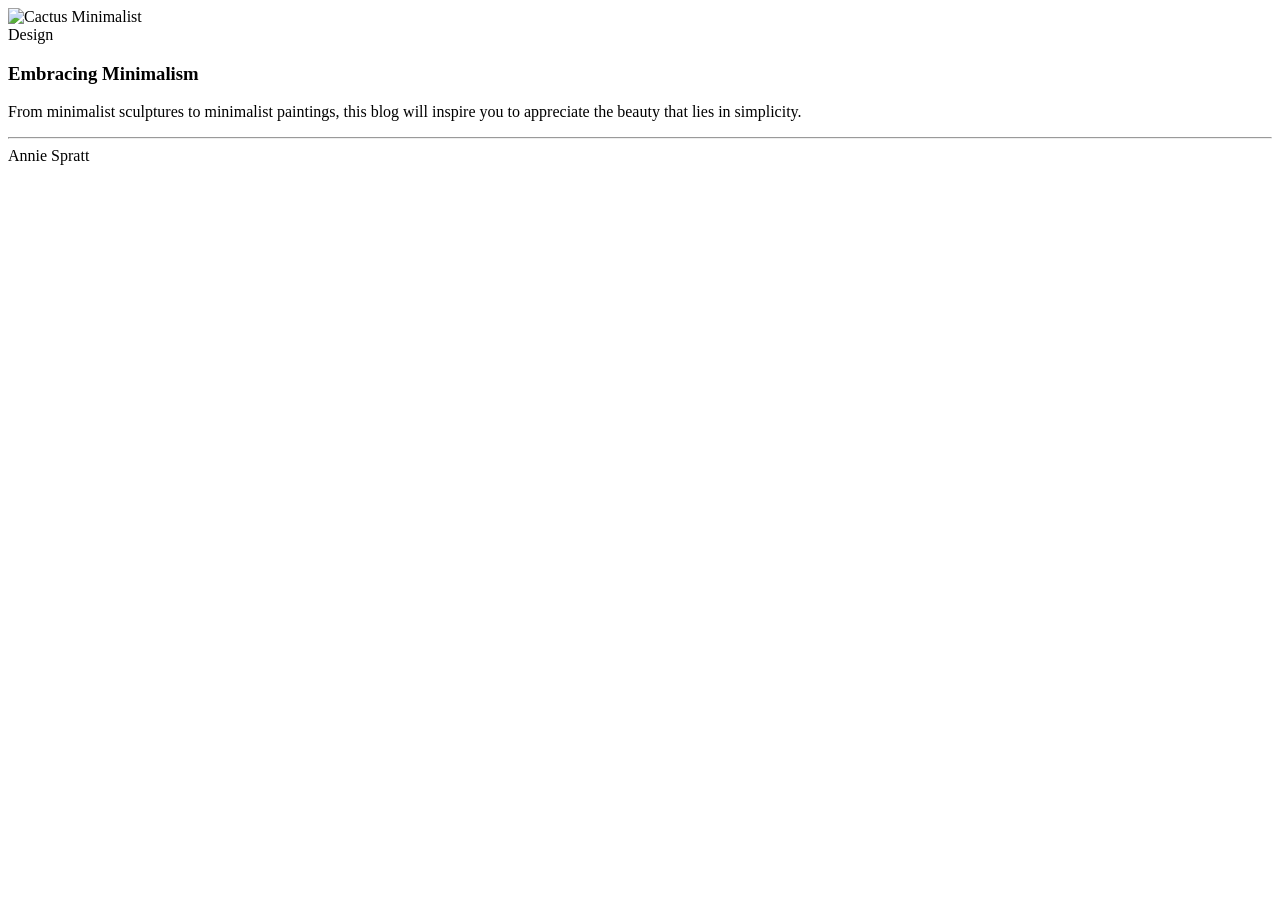
==== 02-Blog-Card/index.html @ fc16fbd9 "Rename index.html to 02-Blog-Card/index.html" ====
<!DOCTYPE html>
<html lang="en">
<head>
    <meta charset="UTF-8">
    <meta name="viewport" content="width=device-width, initial-scale=1.0">
    <title>Minimalist Blog Card</title>
    <link rel="stylesheet" href="style.css">
</head>
<body>
    <article class="blog-card">
        <div class="card-image">
            <img src="resources/Cactus.jpg" alt="Cactus Minimalist">
        </div>

        <div class="card-content">
            <span class="category-tag">Design</span>

            <h3>Embracing Minimalism</h3>
            <p>From minimalist sculptures to minimalist paintings, this blog will inspire you to appreciate the beauty that lies in simplicity.</p>

            <hr>
            <footer class="card-footer">
                <span class="author-name">Annie Spratt</span>
            </footer>
        </div>
    </article>
</body>
</html>
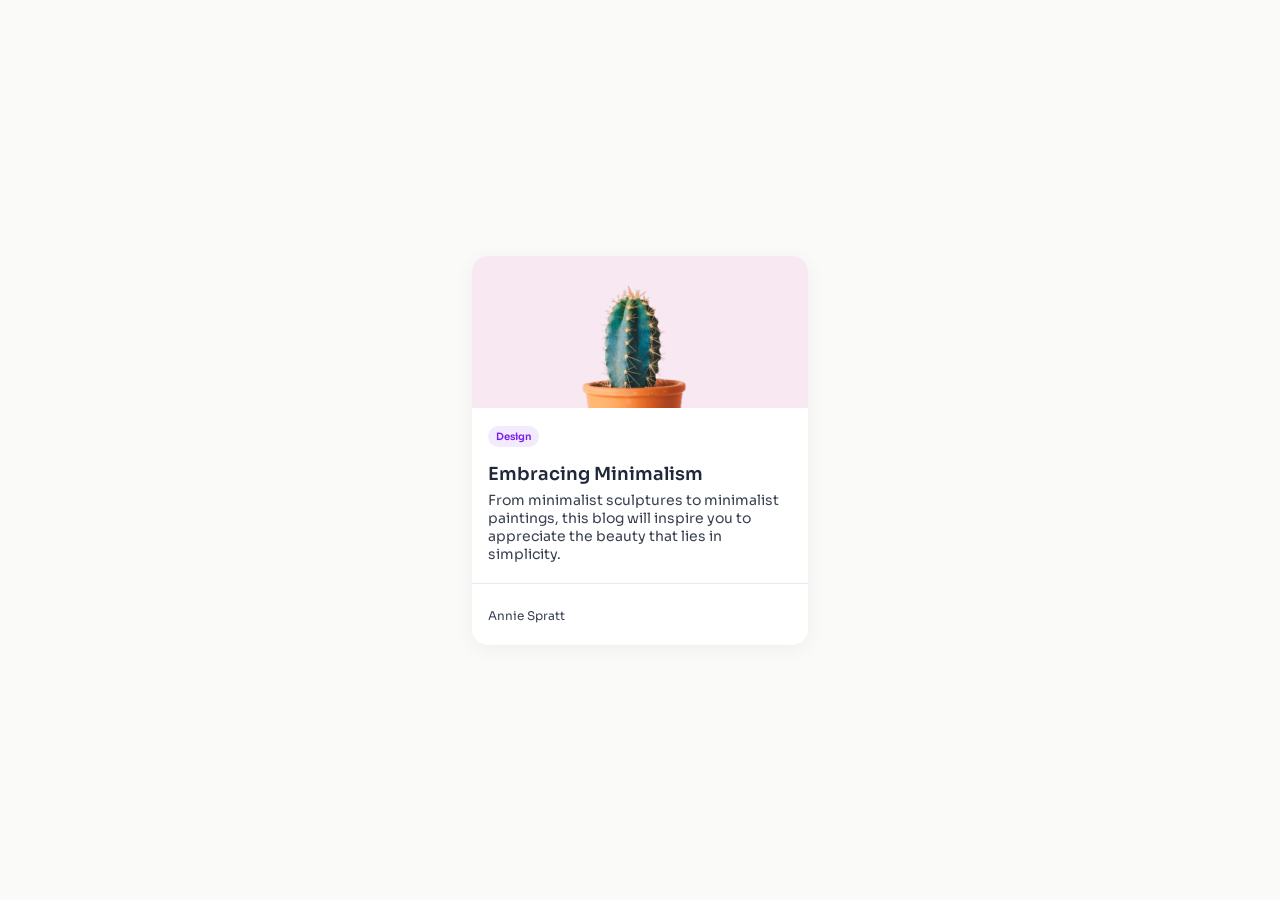
==== commit 6f339256: "Add files via upload" ====
--- a/02-Blog-Card/index.html
+++ b/02-Blog-Card/index.html
@@ -25,4 +25,4 @@
         </div>
     </article>
 </body>
-</html>
+</html>
--- a/02-Blog-Card/style.css
+++ b/02-Blog-Card/style.css
@@ -0,0 +1,83 @@
+@import url('https://fonts.googleapis.com/css2?family=Sora:wght@400;600&display=swap');
+
+* {
+    box-sizing: border-box;
+    margin: 0;
+    padding: 0;
+}
+
+body {
+    font-family: 'Sora', sans-serif;
+    background-color: #FAFAF9;
+    min-height: 100vh;
+    display: flex;
+    justify-content: center;
+    align-items: center;
+    padding: 20px;
+}
+
+/* 1. KOREKSI: Tambah '#' pada FFFFFF agar kotak putihnya muncul */
+.blog-card {
+    background-color: #FFFFFF; 
+    width: 336px;
+    border-radius: 16px;
+    box-shadow: 0 4px 20px rgba(0, 0, 0, 0.05);
+    overflow: hidden;
+}
+
+/* 2. KOREKSI: Memastikan target selector ke tag img sudah tepat */
+.card-image img {
+    width: 100%;
+    height: 152px;
+    object-fit: cover; /* Ini yang memotong gambar agar TIDAK GEPENG */
+    display: block;
+}
+
+.card-content {
+    padding: 16px; 
+}
+
+/* 3. KOREKSI: Menambahkan warna ungu teks (#7C19EE) yang sempat hilang */
+.category-tag {
+    display: inline-block;
+    background-color: #F2EAFD;
+    color: #7C19EE; 
+    font-size: 0.625rem;
+    font-weight: 600;
+    padding: 4px 8px;
+    border-radius: 100px;
+    margin-bottom: 16px;
+}
+
+.card-content h3 {
+    font-weight: 600;
+    color: #20293A;
+    margin-bottom: 6px; /* Gunakan margin-bottom, bukan padding agar konsisten */
+    font-size: 1.125rem;
+}
+
+.card-content p {
+    font-weight: 400;
+    font-size: 0.875rem;
+    color: #394150;
+    margin-bottom: 20px;
+}
+
+/* 4. KOREKSI: Memasukkan kembali trik <hr> yang terlewat agar garisnya memotong penuh */
+.card-content hr {
+    border: 0;
+    height: 1px;
+    background-color: #E5EAF0;
+    margin: 0 -16px 20px -16px; 
+}
+
+.card-footer {
+    padding-top: 0;
+    padding-bottom: 4px;
+}
+
+.author-name {
+    font-size: 0.75rem;
+    font-weight: 400;
+    color: #394150;
+}
